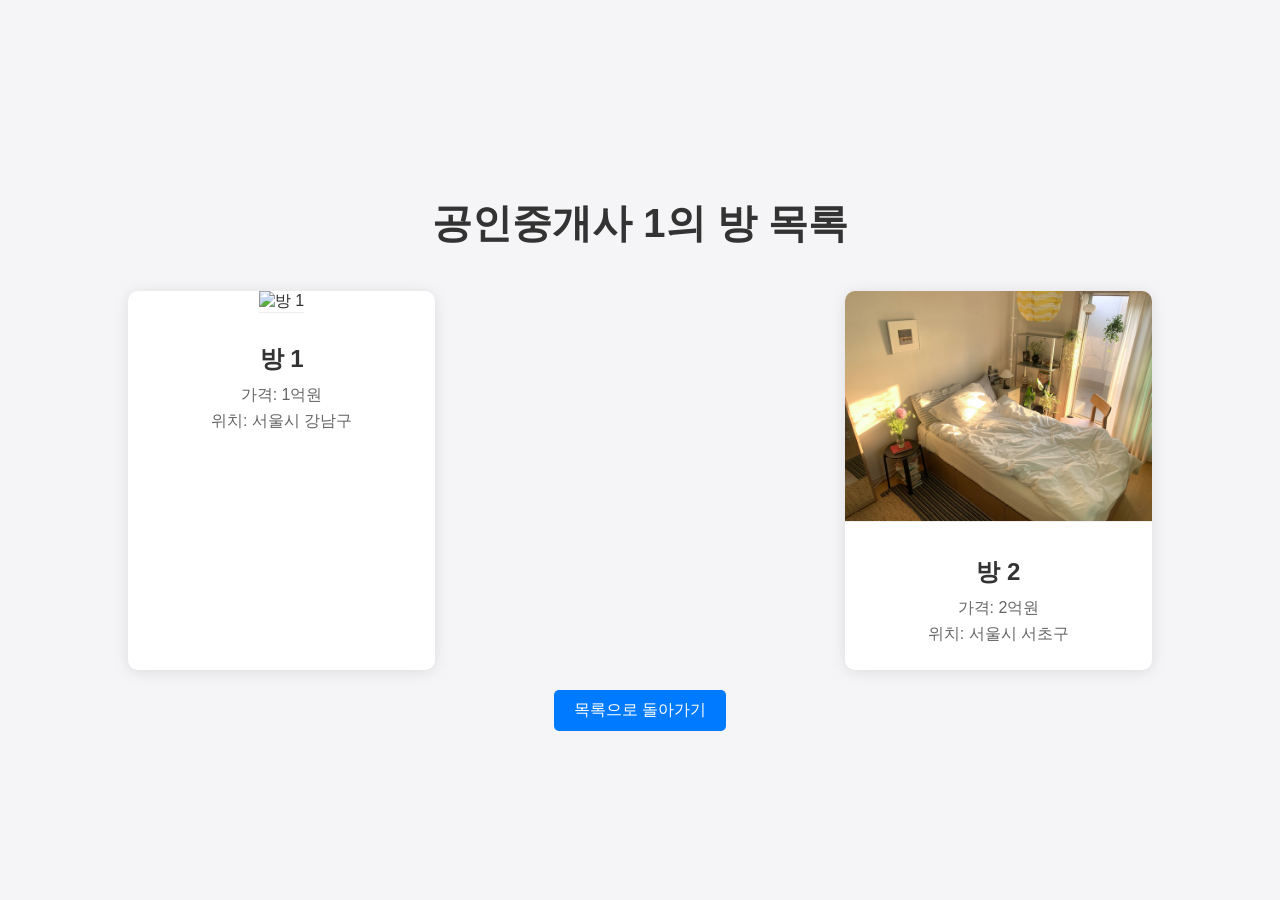
==== Project.GongBang/hyun_room.html @ 34334d3e "First : refactoring REPO" ====
<!DOCTYPE html>
<html lang="ko">
<head>
    <meta charset="UTF-8">
    <meta name="viewport" content="width=device-width, initial-scale=1.0">
    <title>공인중개사 1의 방 목록</title>
    <link rel="stylesheet" href="./css/agent.css">
</head>
<body>
    <div class="container">
        <h1>공인중개사 1의 방 목록</h1>
        <div class="property-list">
            <div class="property">
                <img src="" alt="방 1">
                <div class="info">
                    <h2>방 1</h2>
                    <p>가격: 1억원</p>
                    <p>위치: 서울시 강남구</p>
                </div>
            </div>
            <div class="property">
                <img src="./img/room/hyun/room1-main_img.avif" alt="방 2">
                <div class="info">
                    <h2>방 2</h2>
                    <p>가격: 2억원</p>
                    <p>위치: 서울시 서초구</p>
                </div>
            </div>
        </div>
        <a href="main.html" class="back-button">목록으로 돌아가기</a>
    </div>
</body>
</html>
---- Project.GongBang/css/agent.css ----
body {
    font-family: -apple-system, BlinkMacSystemFont, "Segoe UI", Roboto, "Helvetica Neue", Arial, sans-serif;
    display: flex;
    justify-content: center;
    align-items: center;
    min-height: 100vh;
    margin: 0;
    background-color: #f5f5f7;
    color: #333;
}

.container {
    text-align: center;
    width: 80%;
    max-width: 1200px;
    padding: 20px;
}

h1 {
    font-size: 2.5rem;
    font-weight: 600;
    margin-bottom: 40px;
}

.agent-list, .property-list {
    display: flex;
    justify-content: space-between;
    flex-wrap: wrap;
    gap: 20px;
}

.agent, .property {
    background-color: #fff;
    border-radius: 10px;
    box-shadow: 0 2px 15px rgba(0, 0, 0, 0.1);
    overflow: hidden;
    transition: transform 0.3s ease, box-shadow 0.3s ease;
    cursor: pointer;
    width: 30%;
}

.agent img, .property img {
    width: 100%;
    height: auto;
    border-bottom: 1px solid #eee;
}

.info {
    padding: 20px;
}

.agent h2, .property h2 {
    font-size: 1.5rem;
    font-weight: 600;
    margin: 10px 0;
}

.agent p, .property p {
    margin: 5px 0;
    color: #666;
}

.agent:hover, .property:hover {
    transform: translateY(-5px);
    box-shadow: 0 4px 20px rgba(0, 0, 0, 0.2);
}

.back-button {
    display: inline-block;
    margin-top: 20px;
    padding: 10px 20px;
    background-color: #007aff;
    color: #fff;
    text-decoration: none;
    border-radius: 5px;
    transition: background-color 0.3s ease;
}

.back-button:hover {
    background-color: #005bb5;
}
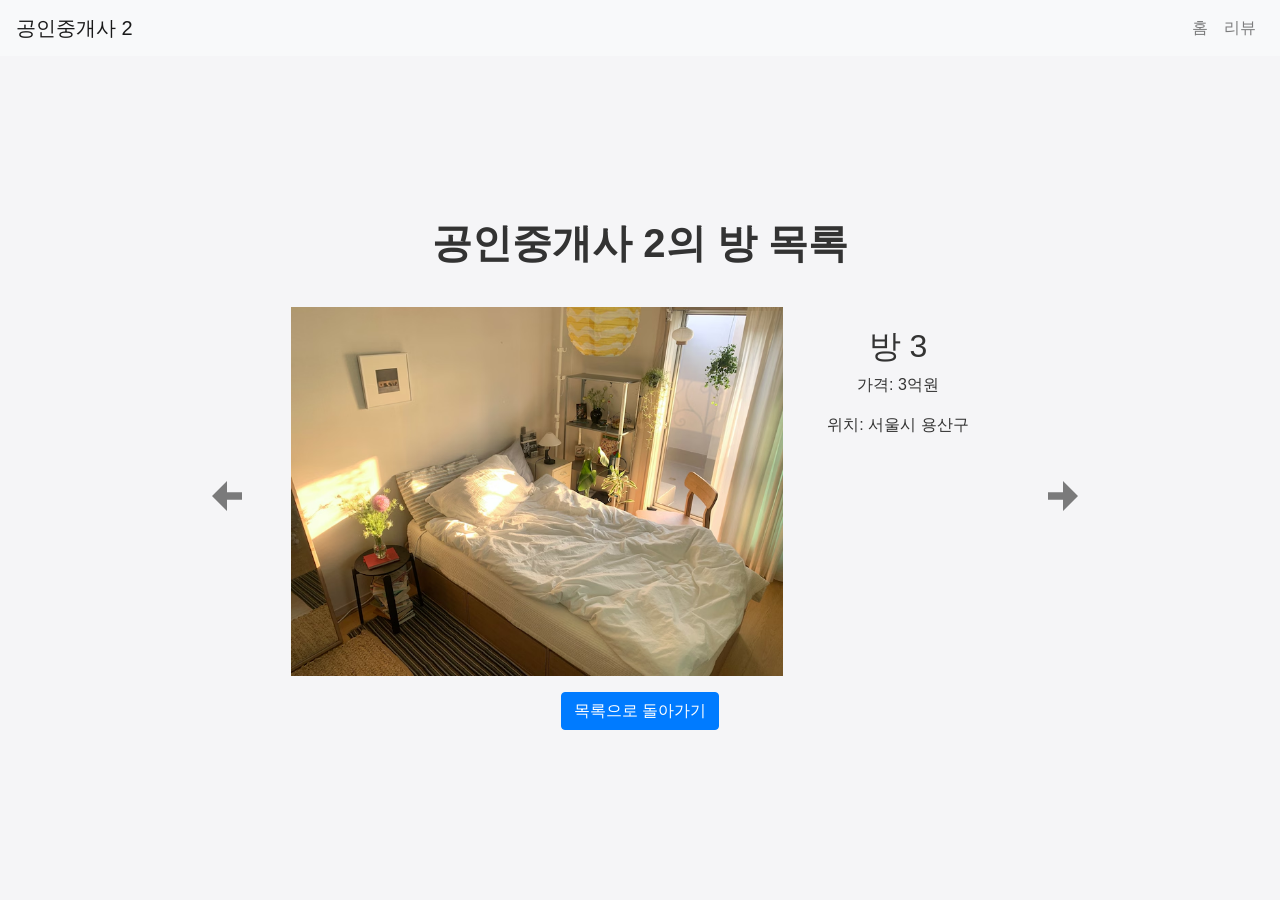
==== commit 1c72fd73: "feat : add review page" ====
--- a/Project.GongBang/hyun_room.html
+++ b/Project.GongBang/hyun_room.html
@@ -3,31 +3,99 @@
 <head>
     <meta charset="UTF-8">
     <meta name="viewport" content="width=device-width, initial-scale=1.0">
-    <title>공인중개사 1의 방 목록</title>
+    <title>공인중개사 2의 방 목록</title>
+    <link rel="stylesheet" href="https://stackpath.bootstrapcdn.com/bootstrap/4.5.2/css/bootstrap.min.css">
     <link rel="stylesheet" href="./css/agent.css">
 </head>
 <body>
-    <div class="container">
-        <h1>공인중개사 1의 방 목록</h1>
-        <div class="property-list">
-            <div class="property">
-                <img src="" alt="방 1">
-                <div class="info">
-                    <h2>방 1</h2>
-                    <p>가격: 1억원</p>
-                    <p>위치: 서울시 강남구</p>
+    <!-- Navbar -->
+    <nav class="navbar navbar-expand-lg navbar-light bg-light">
+        <a class="navbar-brand" href="#">공인중개사 2</a>
+        <button class="navbar-toggler" type="button" data-toggle="collapse" data-target="#navbarNav" aria-controls="navbarNav" aria-expanded="false" aria-label="Toggle navigation">
+            <span class="navbar-toggler-icon"></span>
+        </button>
+        <div class="collapse navbar-collapse" id="navbarNav">
+            <ul class="navbar-nav ml-auto">
+                <li class="nav-item">
+                    <a class="nav-link" href="./main.html">홈</a>
+                </li>
+                <li class="nav-item">
+                    <a class="nav-link" href="./review.html">리뷰</a>
+                </li>
+            </ul>
+        </div>
+    </nav>
+
+    <!-- Main Content -->
+    <div class="container mt-5">
+        <h1>공인중개사 2의 방 목록</h1>
+        <div id="propertyCarousel" class="carousel slide" data-ride="carousel">
+            <div class="carousel-inner">
+                <div class="carousel-item active">
+                    <div class="d-flex justify-content-center">
+                        <img src="./img/room/hyun/room1-main_img.avif" alt="방 3" class="d-block w-50">
+                        <div class="info ml-4">
+                            <h2>방 3</h2>
+                            <p>가격: 3억원</p>
+                            <p>위치: 서울시 용산구</p>
+                        </div>
+                    </div>
+                </div>
+                <div class="carousel-item">
+                    <div class="d-flex justify-content-center">
+                        <img src="./img/room/hyun/room1-main_img.avif" alt="방 4" class="d-block w-50">
+                        <div class="info ml-4">
+                            <h2>방 4</h2>
+                            <p>가격: 4억원</p>
+                            <p>위치: 서울시 종로구</p>
+                        </div>
+                    </div>
+                </div>
+                <div class="carousel-item">
+                    <div class="d-flex justify-content-center">
+                        <img src="./img/room/hyun/room1-main_img.avif" alt="방 5" class="d-block w-50">
+                        <div class="info ml-4">
+                            <h2>방 5</h2>
+                            <p>가격: 5억원</p>
+                            <p>위치: 서울시 강남구</p>
+                        </div>
+                    </div>
+                </div>
+                <div class="carousel-item">
+                    <div class="d-flex justify-content-center">
+                        <img src="./img/room/hyun/room1-main_img.avif" alt="방 6" class="d-block w-50">
+                        <div class="info ml-4">
+                            <h2>방 6</h2>
+                            <p>가격: 6억원</p>
+                            <p>위치: 서울시 서초구</p>
+                        </div>
+                    </div>
+                </div>
+                <div class="carousel-item">
+                    <div class="d-flex justify-content-center">
+                        <img src="./img/room/hyun/room1-main_img.avif" alt="방 7" class="d-block w-50">
+                        <div class="info ml-4">
+                            <h2>방 7</h2>
+                            <p>가격: 7억원</p>
+                            <p>위치: 서울시 마포구</p>
+                        </div>
+                    </div>
                 </div>
             </div>
-            <div class="property">
-                <img src="./img/room/hyun/room1-main_img.avif" alt="방 2">
-                <div class="info">
-                    <h2>방 2</h2>
-                    <p>가격: 2억원</p>
-                    <p>위치: 서울시 서초구</p>
-                </div>
-            </div>
+            <a class="carousel-control-prev" href="#propertyCarousel" role="button" data-slide="prev">
+                <span class="carousel-control-prev-icon" aria-hidden="true"></span>
+                <span class="sr-only">Previous</span>
+            </a>
+            <a class="carousel-control-next" href="#propertyCarousel" role="button" data-slide="next">
+                <span class="carousel-control-next-icon" aria-hidden="true"></span>
+                <span class="sr-only">Next</span>
+            </a>
         </div>
-        <a href="main.html" class="back-button">목록으로 돌아가기</a>
+        <a href="./main.html" class="btn btn-primary mt-3">목록으로 돌아가기</a>
     </div>
+
+    <script src="https://code.jquery.com/jquery-3.5.1.slim.min.js"></script>
+    <script src="https://cdn.jsdelivr.net/npm/@popperjs/core@2.5.2/dist/umd/popper.min.js"></script>
+    <script src="https://stackpath.bootstrapcdn.com/bootstrap/4.5.2/js/bootstrap.min.js"></script>
 </body>
 </html>
--- a/Project.GongBang/css/agent.css
+++ b/Project.GongBang/css/agent.css
@@ -1,6 +1,7 @@
 body {
     font-family: -apple-system, BlinkMacSystemFont, "Segoe UI", Roboto, "Helvetica Neue", Arial, sans-serif;
     display: flex;
+    flex-direction: column;
     justify-content: center;
     align-items: center;
     min-height: 100vh;
@@ -14,6 +15,7 @@
     width: 80%;
     max-width: 1200px;
     padding: 20px;
+    margin-top: 80px; /* Adjust the margin-top to avoid overlap with navbar */
 }
 
 h1 {
@@ -79,3 +81,35 @@
 .back-button:hover {
     background-color: #005bb5;
 }
+
+/* Update for carousel arrows */
+.carousel-control-prev-icon,
+.carousel-control-next-icon {
+    background-image: none;
+}
+
+.carousel-control-prev-icon::after,
+.carousel-control-next-icon::after {
+    content: '';
+    display: inline-block;
+    width: 30px;
+    height: 30px;
+    background-color: black;
+    mask-size: contain;
+    mask-repeat: no-repeat;
+}
+
+.carousel-control-prev-icon::after {
+    mask-image: url('data:image/svg+xml;charset=UTF-8,<svg xmlns="http://www.w3.org/2000/svg" viewBox="0 0 8 8" fill="%23fff"><path d="M0 4l4-4v3h4v2h-4v3z" /></svg>');
+}
+
+.carousel-control-next-icon::after {
+    mask-image: url('data:image/svg+xml;charset=UTF-8,<svg xmlns="http://www.w3.org/2000/svg" viewBox="0 0 8 8" fill="%23fff"><path d="M8 4l-4 4v-3h-4v-2h4v-3z" /></svg>');
+}
+
+.navbar {
+    width: 100%;
+    position: fixed;
+    top: 0;
+    z-index: 1000;
+}
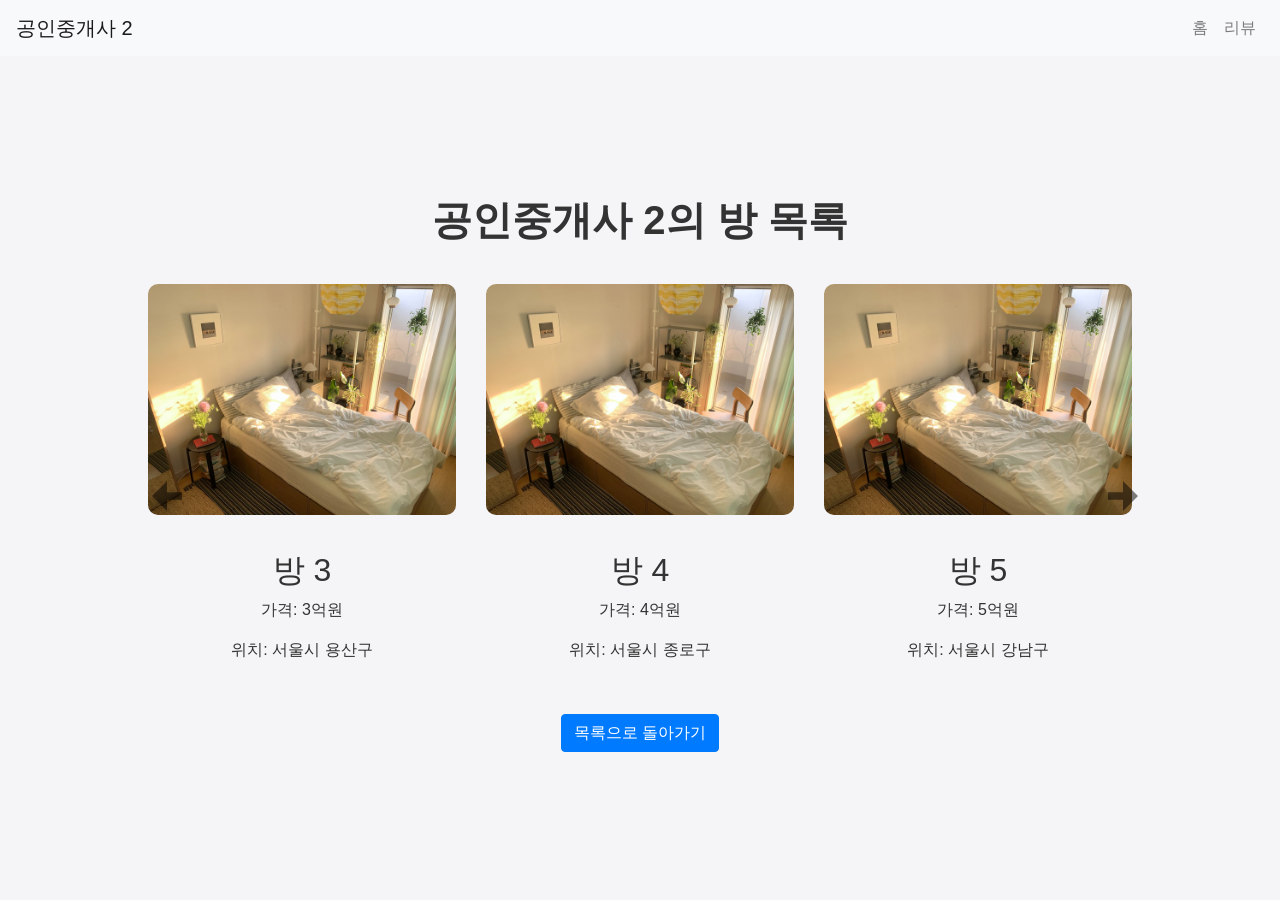
==== commit 18d5e7c3: "style : persoanl page fix" ====
--- a/Project.GongBang/hyun_room.html
+++ b/Project.GongBang/hyun_room.html
@@ -32,61 +32,79 @@
         <div id="propertyCarousel" class="carousel slide" data-ride="carousel">
             <div class="carousel-inner">
                 <div class="carousel-item active">
-                    <div class="d-flex justify-content-center">
-                        <img src="./img/room/hyun/room1-main_img.avif" alt="방 3" class="d-block w-50">
-                        <div class="info ml-4">
-                            <h2>방 3</h2>
-                            <p>가격: 3억원</p>
-                            <p>위치: 서울시 용산구</p>
+                    <div class="row">
+                        <div class="col-md-4">
+                            <div class="d-flex justify-content-center flex-column align-items-center">
+                                <img src="./img/room/hyun/room1-main_img.avif" alt="방 3" class="d-block w-100 rounded-img">
+                                <div class="info text-center mt-3">
+                                    <h2>방 3</h2>
+                                    <p>가격: 3억원</p>
+                                    <p>위치: 서울시 용산구</p>
+                                </div>
+                            </div>
+                        </div>
+                        <div class="col-md-4">
+                            <div class="d-flex justify-content-center flex-column align-items-center">
+                                <img src="./img/room/hyun/room1-main_img.avif" alt="방 4" class="d-block w-100 rounded-img">
+                                <div class="info text-center mt-3">
+                                    <h2>방 4</h2>
+                                    <p>가격: 4억원</p>
+                                    <p>위치: 서울시 종로구</p>
+                                </div>
+                            </div>
+                        </div>
+                        <div class="col-md-4">
+                            <div class="d-flex justify-content-center flex-column align-items-center">
+                                <img src="./img/room/hyun/room1-main_img.avif" alt="방 5" class="d-block w-100 rounded-img">
+                                <div class="info text-center mt-3">
+                                    <h2>방 5</h2>
+                                    <p>가격: 5억원</p>
+                                    <p>위치: 서울시 강남구</p>
+                                </div>
+                            </div>
                         </div>
                     </div>
                 </div>
                 <div class="carousel-item">
-                    <div class="d-flex justify-content-center">
-                        <img src="./img/room/hyun/room1-main_img.avif" alt="방 4" class="d-block w-50">
-                        <div class="info ml-4">
-                            <h2>방 4</h2>
-                            <p>가격: 4억원</p>
-                            <p>위치: 서울시 종로구</p>
+                    <div class="row">
+                        <div class="col-md-4">
+                            <div class="d-flex justify-content-center flex-column align-items-center">
+                                <img src="./img/room/hyun/room1-main_img.avif" alt="방 6" class="d-block w-100 rounded-img">
+                                <div class="info text-center mt-3">
+                                    <h2>방 6</h2>
+                                    <p>가격: 6억원</p>
+                                    <p>위치: 서울시 서초구</p>
+                                </div>
+                            </div>
                         </div>
-                    </div>
-                </div>
-                <div class="carousel-item">
-                    <div class="d-flex justify-content-center">
-                        <img src="./img/room/hyun/room1-main_img.avif" alt="방 5" class="d-block w-50">
-                        <div class="info ml-4">
-                            <h2>방 5</h2>
-                            <p>가격: 5억원</p>
-                            <p>위치: 서울시 강남구</p>
+                        <div class="col-md-4">
+                            <div class="d-flex justify-content-center flex-column align-items-center">
+                                <img src="./img/room/hyun/room1-main_img.avif" alt="방 7" class="d-block w-100 rounded-img">
+                                <div class="info text-center mt-3">
+                                    <h2>방 7</h2>
+                                    <p>가격: 7억원</p>
+                                    <p>위치: 서울시 마포구</p>
+                                </div>
+                            </div>
                         </div>
-                    </div>
-                </div>
-                <div class="carousel-item">
-                    <div class="d-flex justify-content-center">
-                        <img src="./img/room/hyun/room1-main_img.avif" alt="방 6" class="d-block w-50">
-                        <div class="info ml-4">
-                            <h2>방 6</h2>
-                            <p>가격: 6억원</p>
-                            <p>위치: 서울시 서초구</p>
-                        </div>
-                    </div>
-                </div>
-                <div class="carousel-item">
-                    <div class="d-flex justify-content-center">
-                        <img src="./img/room/hyun/room1-main_img.avif" alt="방 7" class="d-block w-50">
-                        <div class="info ml-4">
-                            <h2>방 7</h2>
-                            <p>가격: 7억원</p>
-                            <p>위치: 서울시 마포구</p>
+                        <div class="col-md-4">
+                            <div class="d-flex justify-content-center flex-column align-items-center">
+                                <img src="./img/room/hyun/room1-main_img.avif" alt="방 8" class="d-block w-100 rounded-img">
+                                <div class="info text-center mt-3">
+                                    <h2>방 8</h2>
+                                    <p>가격: 8억원</p>
+                                    <p>위치: 서울시 강동구</p>
+                                </div>
+                            </div>
                         </div>
                     </div>
                 </div>
             </div>
-            <a class="carousel-control-prev" href="#propertyCarousel" role="button" data-slide="prev">
+            <a class="carousel-control-prev" href="#propertyCarousel" role="button" data-slide="prev" style="left: -60px;">
                 <span class="carousel-control-prev-icon" aria-hidden="true"></span>
                 <span class="sr-only">Previous</span>
             </a>
-            <a class="carousel-control-next" href="#propertyCarousel" role="button" data-slide="next">
+            <a class="carousel-control-next" href="#propertyCarousel" role="button" data-slide="next" style="right: -60px;">
                 <span class="carousel-control-next-icon" aria-hidden="true"></span>
                 <span class="sr-only">Next</span>
             </a>
--- a/Project.GongBang/css/agent.css
+++ b/Project.GongBang/css/agent.css
@@ -15,7 +15,7 @@
     width: 80%;
     max-width: 1200px;
     padding: 20px;
-    margin-top: 80px; /* Adjust the margin-top to avoid overlap with navbar */
+    margin-top: 80px; 
 }
 
 h1 {
@@ -113,3 +113,8 @@
     top: 0;
     z-index: 1000;
 }
+
+/* Add rounded corners to images */
+.rounded-img {
+    border-radius: 10px;
+}
